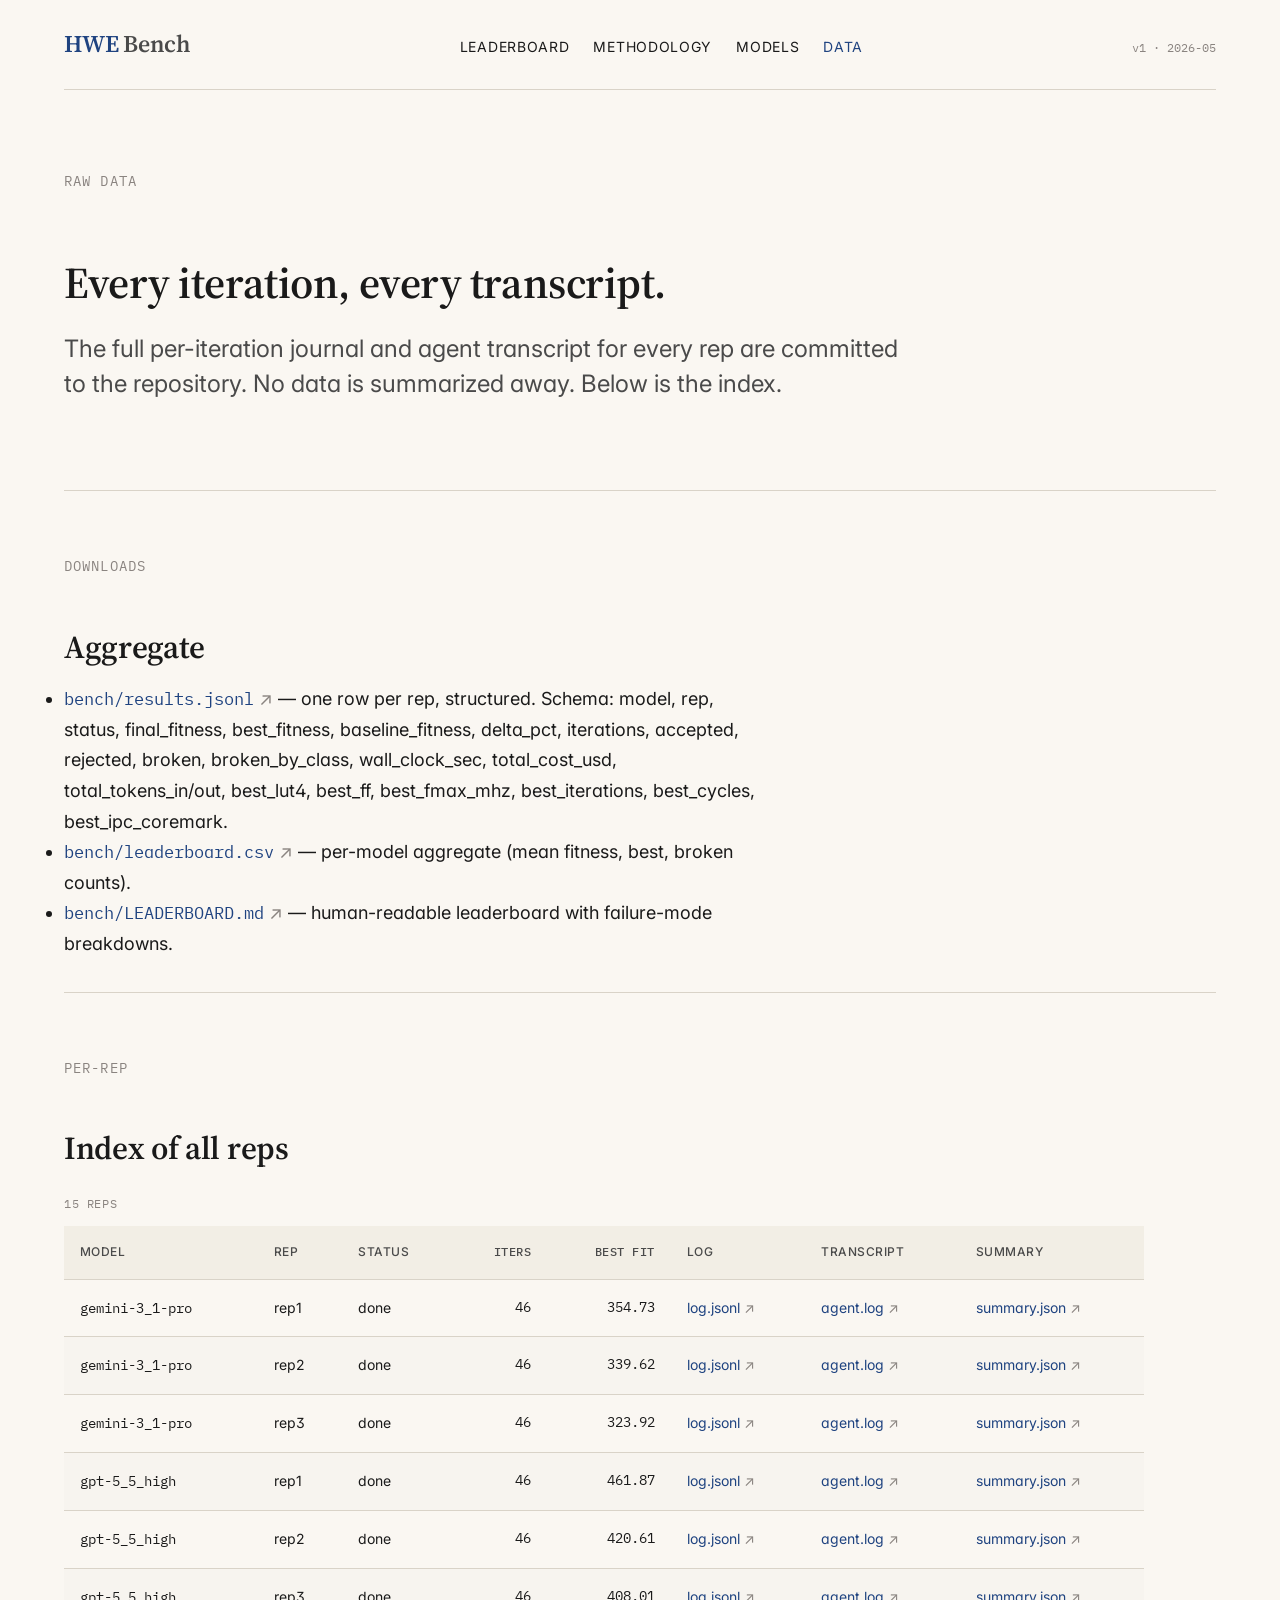
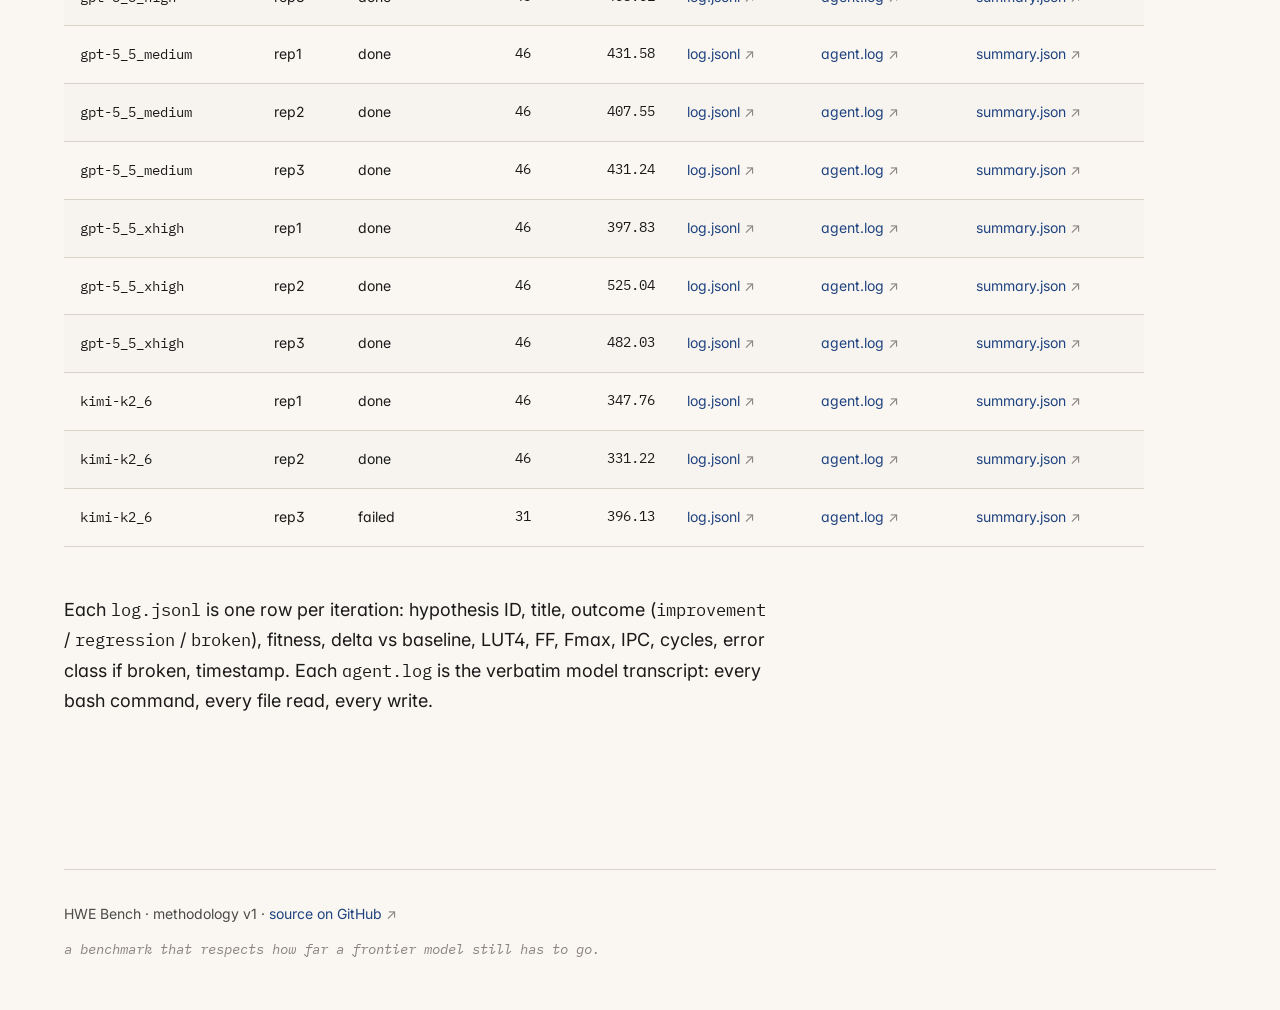
==== site/data.html @ 1ea06f5e "HWE Bench — public site (GitHub Pages) A static research site for HWE Bench, the LLM hardware-develo" ====
<!doctype html>
<html lang="en">
<head>
<meta charset="utf-8">
<meta name="viewport" content="width=device-width, initial-scale=1">
<title>HWE Bench — Data</title>
<meta name="description" content="HWE Bench is an unbounded benchmark for LLM-generated RISC-V CPU designs, measured by Fmax × IPC on a real FPGA under formal-verification correctness gates.">
<link rel="stylesheet" href="https://fonts.googleapis.com/css2?family=Source+Serif+4:opsz,wght@8..60,400;8..60,600&family=Inter:wght@400;500;600&family=IBM+Plex+Mono:ital,wght@0,400;0,500;1,400&display=swap">
<link rel="stylesheet" href="css/style.css">
<link rel="stylesheet" href="css/print.css">
</head>
<body>
<div class="page">

<nav class="top">
  <a href="index.html" class="wordmark">HWE <span class="alt">Bench</span></a>
  <ul>
    <li><a href="index.html">Leaderboard</a></li>
    <li><a href="methodology.html">Methodology</a></li>
    <li><a href="models.html">Models</a></li>
    <li><a href="data.html" aria-current="page">Data</a></li>
  </ul>
  <span class="version">v1 · 2026-05</span>
</nav>

<section class="hero-block">
  <div class="hero-eyebrow">Raw data</div>
  <h1>Every iteration, every transcript.</h1>
  <p class="hero-lede">
    The full per-iteration journal and agent transcript for every rep are committed to
    the repository. No data is summarized away. Below is the index.
  </p>
</section>

<section class="section">
  <div class="eyebrow">Downloads</div>
  <h2>Aggregate</h2>
  <ul class="prose">
    <li><a href="https://github.com/FeSens/auto-arch-tournament/blob/main/bench/results.jsonl" class="ext"><code>bench/results.jsonl</code></a> — one row per rep, structured. Schema: model, rep, status, final_fitness, best_fitness, baseline_fitness, delta_pct, iterations, accepted, rejected, broken, broken_by_class, wall_clock_sec, total_cost_usd, total_tokens_in/out, best_lut4, best_ff, best_fmax_mhz, best_iterations, best_cycles, best_ipc_coremark.</li>
    <li><a href="https://github.com/FeSens/auto-arch-tournament/blob/main/bench/leaderboard.csv" class="ext"><code>bench/leaderboard.csv</code></a> — per-model aggregate (mean fitness, best, broken counts).</li>
    <li><a href="https://github.com/FeSens/auto-arch-tournament/blob/main/bench/LEADERBOARD.md" class="ext"><code>bench/LEADERBOARD.md</code></a> — human-readable leaderboard with failure-mode breakdowns.</li>
  </ul>
</section>

<section class="section">
  <div class="eyebrow">Per-rep</div>
  <h2>Index of all reps</h2>
  <div class="wide">
  <table class="bench">
    <caption>15 reps</caption>
    <thead>
      <tr>
        <th>Model</th><th>Rep</th><th>Status</th>
        <th class="num">Iters</th><th class="num">Best fit</th>
        <th>Log</th><th>Transcript</th><th>Summary</th>
      </tr>
    </thead>
    <tbody>
      <tr>
        <td><span class="model-name">gemini-3_1-pro</span></td>
        <td>rep1</td>
        <td>done</td>
        <td class="num">46</td>
        <td class="num">354.73</td>
        <td><a href="https://github.com/FeSens/auto-arch-tournament/blob/main/bench/gemini-3_1-pro/rep1/log.jsonl" class="ext">log.jsonl</a></td>
        <td><a href="https://github.com/FeSens/auto-arch-tournament/blob/main/bench/gemini-3_1-pro/rep1/agent.log" class="ext">agent.log</a></td>
        <td><a href="https://github.com/FeSens/auto-arch-tournament/blob/main/bench/gemini-3_1-pro/rep1/summary.json" class="ext">summary.json</a></td>
      </tr>
      <tr>
        <td><span class="model-name">gemini-3_1-pro</span></td>
        <td>rep2</td>
        <td>done</td>
        <td class="num">46</td>
        <td class="num">339.62</td>
        <td><a href="https://github.com/FeSens/auto-arch-tournament/blob/main/bench/gemini-3_1-pro/rep2/log.jsonl" class="ext">log.jsonl</a></td>
        <td><a href="https://github.com/FeSens/auto-arch-tournament/blob/main/bench/gemini-3_1-pro/rep2/agent.log" class="ext">agent.log</a></td>
        <td><a href="https://github.com/FeSens/auto-arch-tournament/blob/main/bench/gemini-3_1-pro/rep2/summary.json" class="ext">summary.json</a></td>
      </tr>
      <tr>
        <td><span class="model-name">gemini-3_1-pro</span></td>
        <td>rep3</td>
        <td>done</td>
        <td class="num">46</td>
        <td class="num">323.92</td>
        <td><a href="https://github.com/FeSens/auto-arch-tournament/blob/main/bench/gemini-3_1-pro/rep3/log.jsonl" class="ext">log.jsonl</a></td>
        <td><a href="https://github.com/FeSens/auto-arch-tournament/blob/main/bench/gemini-3_1-pro/rep3/agent.log" class="ext">agent.log</a></td>
        <td><a href="https://github.com/FeSens/auto-arch-tournament/blob/main/bench/gemini-3_1-pro/rep3/summary.json" class="ext">summary.json</a></td>
      </tr>
      <tr>
        <td><span class="model-name">gpt-5_5_high</span></td>
        <td>rep1</td>
        <td>done</td>
        <td class="num">46</td>
        <td class="num">461.87</td>
        <td><a href="https://github.com/FeSens/auto-arch-tournament/blob/main/bench/gpt-5_5_high/rep1/log.jsonl" class="ext">log.jsonl</a></td>
        <td><a href="https://github.com/FeSens/auto-arch-tournament/blob/main/bench/gpt-5_5_high/rep1/agent.log" class="ext">agent.log</a></td>
        <td><a href="https://github.com/FeSens/auto-arch-tournament/blob/main/bench/gpt-5_5_high/rep1/summary.json" class="ext">summary.json</a></td>
      </tr>
      <tr>
        <td><span class="model-name">gpt-5_5_high</span></td>
        <td>rep2</td>
        <td>done</td>
        <td class="num">46</td>
        <td class="num">420.61</td>
        <td><a href="https://github.com/FeSens/auto-arch-tournament/blob/main/bench/gpt-5_5_high/rep2/log.jsonl" class="ext">log.jsonl</a></td>
        <td><a href="https://github.com/FeSens/auto-arch-tournament/blob/main/bench/gpt-5_5_high/rep2/agent.log" class="ext">agent.log</a></td>
        <td><a href="https://github.com/FeSens/auto-arch-tournament/blob/main/bench/gpt-5_5_high/rep2/summary.json" class="ext">summary.json</a></td>
      </tr>
      <tr>
        <td><span class="model-name">gpt-5_5_high</span></td>
        <td>rep3</td>
        <td>done</td>
        <td class="num">46</td>
        <td class="num">408.01</td>
        <td><a href="https://github.com/FeSens/auto-arch-tournament/blob/main/bench/gpt-5_5_high/rep3/log.jsonl" class="ext">log.jsonl</a></td>
        <td><a href="https://github.com/FeSens/auto-arch-tournament/blob/main/bench/gpt-5_5_high/rep3/agent.log" class="ext">agent.log</a></td>
        <td><a href="https://github.com/FeSens/auto-arch-tournament/blob/main/bench/gpt-5_5_high/rep3/summary.json" class="ext">summary.json</a></td>
      </tr>
      <tr>
        <td><span class="model-name">gpt-5_5_medium</span></td>
        <td>rep1</td>
        <td>done</td>
        <td class="num">46</td>
        <td class="num">431.58</td>
        <td><a href="https://github.com/FeSens/auto-arch-tournament/blob/main/bench/gpt-5_5_medium/rep1/log.jsonl" class="ext">log.jsonl</a></td>
        <td><a href="https://github.com/FeSens/auto-arch-tournament/blob/main/bench/gpt-5_5_medium/rep1/agent.log" class="ext">agent.log</a></td>
        <td><a href="https://github.com/FeSens/auto-arch-tournament/blob/main/bench/gpt-5_5_medium/rep1/summary.json" class="ext">summary.json</a></td>
      </tr>
      <tr>
        <td><span class="model-name">gpt-5_5_medium</span></td>
        <td>rep2</td>
        <td>done</td>
        <td class="num">46</td>
        <td class="num">407.55</td>
        <td><a href="https://github.com/FeSens/auto-arch-tournament/blob/main/bench/gpt-5_5_medium/rep2/log.jsonl" class="ext">log.jsonl</a></td>
        <td><a href="https://github.com/FeSens/auto-arch-tournament/blob/main/bench/gpt-5_5_medium/rep2/agent.log" class="ext">agent.log</a></td>
        <td><a href="https://github.com/FeSens/auto-arch-tournament/blob/main/bench/gpt-5_5_medium/rep2/summary.json" class="ext">summary.json</a></td>
      </tr>
      <tr>
        <td><span class="model-name">gpt-5_5_medium</span></td>
        <td>rep3</td>
        <td>done</td>
        <td class="num">46</td>
        <td class="num">431.24</td>
        <td><a href="https://github.com/FeSens/auto-arch-tournament/blob/main/bench/gpt-5_5_medium/rep3/log.jsonl" class="ext">log.jsonl</a></td>
        <td><a href="https://github.com/FeSens/auto-arch-tournament/blob/main/bench/gpt-5_5_medium/rep3/agent.log" class="ext">agent.log</a></td>
        <td><a href="https://github.com/FeSens/auto-arch-tournament/blob/main/bench/gpt-5_5_medium/rep3/summary.json" class="ext">summary.json</a></td>
      </tr>
      <tr>
        <td><span class="model-name">gpt-5_5_xhigh</span></td>
        <td>rep1</td>
        <td>done</td>
        <td class="num">46</td>
        <td class="num">397.83</td>
        <td><a href="https://github.com/FeSens/auto-arch-tournament/blob/main/bench/gpt-5_5_xhigh/rep1/log.jsonl" class="ext">log.jsonl</a></td>
        <td><a href="https://github.com/FeSens/auto-arch-tournament/blob/main/bench/gpt-5_5_xhigh/rep1/agent.log" class="ext">agent.log</a></td>
        <td><a href="https://github.com/FeSens/auto-arch-tournament/blob/main/bench/gpt-5_5_xhigh/rep1/summary.json" class="ext">summary.json</a></td>
      </tr>
      <tr>
        <td><span class="model-name">gpt-5_5_xhigh</span></td>
        <td>rep2</td>
        <td>done</td>
        <td class="num">46</td>
        <td class="num">525.04</td>
        <td><a href="https://github.com/FeSens/auto-arch-tournament/blob/main/bench/gpt-5_5_xhigh/rep2/log.jsonl" class="ext">log.jsonl</a></td>
        <td><a href="https://github.com/FeSens/auto-arch-tournament/blob/main/bench/gpt-5_5_xhigh/rep2/agent.log" class="ext">agent.log</a></td>
        <td><a href="https://github.com/FeSens/auto-arch-tournament/blob/main/bench/gpt-5_5_xhigh/rep2/summary.json" class="ext">summary.json</a></td>
      </tr>
      <tr>
        <td><span class="model-name">gpt-5_5_xhigh</span></td>
        <td>rep3</td>
        <td>done</td>
        <td class="num">46</td>
        <td class="num">482.03</td>
        <td><a href="https://github.com/FeSens/auto-arch-tournament/blob/main/bench/gpt-5_5_xhigh/rep3/log.jsonl" class="ext">log.jsonl</a></td>
        <td><a href="https://github.com/FeSens/auto-arch-tournament/blob/main/bench/gpt-5_5_xhigh/rep3/agent.log" class="ext">agent.log</a></td>
        <td><a href="https://github.com/FeSens/auto-arch-tournament/blob/main/bench/gpt-5_5_xhigh/rep3/summary.json" class="ext">summary.json</a></td>
      </tr>
      <tr>
        <td><span class="model-name">kimi-k2_6</span></td>
        <td>rep1</td>
        <td>done</td>
        <td class="num">46</td>
        <td class="num">347.76</td>
        <td><a href="https://github.com/FeSens/auto-arch-tournament/blob/main/bench/kimi-k2_6/rep1/log.jsonl" class="ext">log.jsonl</a></td>
        <td><a href="https://github.com/FeSens/auto-arch-tournament/blob/main/bench/kimi-k2_6/rep1/agent.log" class="ext">agent.log</a></td>
        <td><a href="https://github.com/FeSens/auto-arch-tournament/blob/main/bench/kimi-k2_6/rep1/summary.json" class="ext">summary.json</a></td>
      </tr>
      <tr>
        <td><span class="model-name">kimi-k2_6</span></td>
        <td>rep2</td>
        <td>done</td>
        <td class="num">46</td>
        <td class="num">331.22</td>
        <td><a href="https://github.com/FeSens/auto-arch-tournament/blob/main/bench/kimi-k2_6/rep2/log.jsonl" class="ext">log.jsonl</a></td>
        <td><a href="https://github.com/FeSens/auto-arch-tournament/blob/main/bench/kimi-k2_6/rep2/agent.log" class="ext">agent.log</a></td>
        <td><a href="https://github.com/FeSens/auto-arch-tournament/blob/main/bench/kimi-k2_6/rep2/summary.json" class="ext">summary.json</a></td>
      </tr>
      <tr>
        <td><span class="model-name">kimi-k2_6</span></td>
        <td>rep3</td>
        <td>failed</td>
        <td class="num">31</td>
        <td class="num">396.13</td>
        <td><a href="https://github.com/FeSens/auto-arch-tournament/blob/main/bench/kimi-k2_6/rep3/log.jsonl" class="ext">log.jsonl</a></td>
        <td><a href="https://github.com/FeSens/auto-arch-tournament/blob/main/bench/kimi-k2_6/rep3/agent.log" class="ext">agent.log</a></td>
        <td><a href="https://github.com/FeSens/auto-arch-tournament/blob/main/bench/kimi-k2_6/rep3/summary.json" class="ext">summary.json</a></td>
      </tr>
    </tbody>
  </table>
  </div>
  <p class="prose">
    Each <code>log.jsonl</code> is one row per iteration: hypothesis ID, title, outcome
    (<code>improvement</code> / <code>regression</code> / <code>broken</code>), fitness,
    delta vs baseline, LUT4, FF, Fmax, IPC, cycles, error class if broken, timestamp.
    Each <code>agent.log</code> is the verbatim model transcript: every bash command,
    every file read, every write.
  </p>
</section>

<footer class="bot">
  <div>HWE Bench · methodology v1 · <a href="https://github.com/FeSens/auto-arch-tournament" class="ext">source on GitHub</a></div>
  <div class="manifesto">a benchmark that respects how far a frontier model still has to go.</div>
</footer>

</div>
</body>
</html>
---- site/css/style.css ----
/* HWE Bench — global styles
 * Read STYLE.md (.design/branding/hwe-bench/patterns/STYLE.md) before editing.
 */

@import url('tokens.css');
@import url('reset.css');

/* ── base ─────────────────────────────────────────────────────── */

html { font-size: 16px; }

body {
  background: var(--bg);
  color: var(--ink);
  font-family: var(--font-body);
  font-size: var(--text-lg);
  line-height: var(--lh-lg);
  font-feature-settings: "ss01", "cv11";  /* Inter tabular figures */
  text-rendering: optimizeLegibility;
}

/* ── headings ──────────────────────────────────────────────────── */

h1, h2, h3, h4 {
  font-family: var(--font-display);
  font-weight: 600;
  color: var(--ink);
  letter-spacing: -0.01em;
}

h1 {
  font-size: var(--text-3xl);
  line-height: var(--lh-3xl);
  margin-top: var(--s-16);
  margin-bottom: var(--s-6);
}
h1.hero {
  font-size: var(--text-hero);
  line-height: var(--lh-hero);
  margin-top: var(--s-20);
  margin-bottom: var(--s-8);
  letter-spacing: -0.02em;
}
h2 {
  font-size: var(--text-2xl);
  line-height: var(--lh-2xl);
  margin-top: var(--s-12);
  margin-bottom: var(--s-4);
}
h3 {
  font-size: var(--text-xl);
  line-height: var(--lh-xl);
  margin-top: var(--s-8);
  margin-bottom: var(--s-3);
}

/* ── prose ─────────────────────────────────────────────────────── */

p { margin: var(--s-6) 0; }
p + p { margin-top: var(--s-4); }

strong { font-weight: 600; }
em { font-style: italic; }

/* mono in prose: numbers, identifiers */
code, kbd, samp, .mono {
  font-family: var(--font-mono);
  font-size: 0.92em;
}

pre {
  background: var(--bg-sunk);
  padding: var(--s-4) var(--s-6);
  margin: var(--s-6) 0;
  font-family: var(--font-mono);
  font-size: var(--text-base);
  line-height: var(--lh-sm);
  overflow-x: auto;
}
pre code { font-size: inherit; }

/* ── links ─────────────────────────────────────────────────────── */

a { color: var(--accent); transition: text-underline-offset 0.1s ease; }
a:hover, a:focus-visible { text-decoration: underline; text-underline-offset: 2px; }
a:focus-visible { outline: 2px solid var(--accent); outline-offset: 2px; }
a.ext::after { content: " ↗"; color: var(--ink-muted); }

/* ── layout: page wrapper, nav, footer ─────────────────────────── */

.page {
  max-width: var(--w-page);
  margin: 0 auto;
  padding: 0 var(--s-6);
}

nav.top {
  display: flex;
  align-items: baseline;
  justify-content: space-between;
  padding: var(--s-6) 0;
  border-bottom: var(--rule-w) solid var(--rule);
  flex-wrap: wrap;
  gap: var(--s-4);
}
nav.top .wordmark {
  font-family: var(--font-display);
  font-weight: 600;
  font-size: var(--text-xl);
  letter-spacing: -0.01em;
}
nav.top .wordmark .alt { color: var(--ink-soft); font-weight: 600; }
nav.top ul {
  display: flex;
  list-style: none;
  gap: var(--s-6);
  font-size: var(--text-sm);
  text-transform: uppercase;
  letter-spacing: 0.05em;
  margin: 0;
}
nav.top ul a { color: var(--ink); }
nav.top ul a[aria-current="page"] { color: var(--accent); }
nav.top .version {
  font-family: var(--font-mono);
  font-size: var(--text-xs);
  color: var(--ink-muted);
  letter-spacing: 0;
  text-transform: none;
}

footer.bot {
  margin-top: var(--s-24);
  padding: var(--s-8) 0 var(--s-12);
  border-top: var(--rule-w) solid var(--rule);
  color: var(--ink-soft);
  font-size: var(--text-sm);
}
footer.bot .manifesto {
  font-family: var(--font-mono);
  font-style: italic;
  color: var(--ink-muted);
  margin-top: var(--s-3);
  font-size: var(--text-sm);
}

/* ── content widths ────────────────────────────────────────────── */

.prose { max-width: var(--w-prose); }
.wide  { max-width: var(--w-wide); }

/* ── hero ──────────────────────────────────────────────────────── */

.hero-block {
  padding: var(--s-20) 0 var(--s-16);
  max-width: var(--w-wide);
}
.hero-eyebrow {
  font-family: var(--font-mono);
  font-size: var(--text-sm);
  color: var(--ink-muted);
  text-transform: uppercase;
  letter-spacing: 0.08em;
  margin-bottom: var(--s-3);
}
.hero-block h1.hero { margin-top: 0; }
.hero-lede {
  font-size: var(--text-xl);
  line-height: 1.45;
  color: var(--ink-soft);
  max-width: 56ch;
  margin-top: var(--s-6);
}
.hero-thesis {
  margin-top: var(--s-12);
  padding-left: var(--s-6);
  border-left: 3px solid var(--accent);
  font-family: var(--font-mono);
  font-size: var(--text-base);
  color: var(--ink);
  max-width: 60ch;
}
.hero-thesis .label {
  display: block;
  font-size: var(--text-xs);
  color: var(--ink-muted);
  text-transform: uppercase;
  letter-spacing: 0.08em;
  margin-bottom: var(--s-2);
}

/* ── section dividers ──────────────────────────────────────────── */

section.section {
  padding-top: var(--s-16);
  padding-bottom: var(--s-8);
  border-top: var(--rule-w) solid var(--rule);
}
section.section:first-of-type { border-top: none; }
section.section .eyebrow {
  font-family: var(--font-mono);
  font-size: var(--text-sm);
  color: var(--ink-muted);
  text-transform: uppercase;
  letter-spacing: 0.08em;
  margin-bottom: var(--s-2);
}

/* ── tables ────────────────────────────────────────────────────── */

table.bench {
  width: 100%;
  margin: var(--s-6) 0 var(--s-12);
  font-size: var(--text-sm);
  font-family: var(--font-body);
}
table.bench thead {
  background: var(--bg-sunk);
  border-bottom: var(--rule-w) solid var(--rule);
}
table.bench th {
  text-align: left;
  font-weight: 500;
  text-transform: uppercase;
  letter-spacing: 0.04em;
  font-size: var(--text-xs);
  color: var(--ink-soft);
  padding: var(--s-4) var(--s-4);
  white-space: nowrap;
}
table.bench th.num, table.bench td.num {
  text-align: right;
  font-family: var(--font-mono);
  font-variant-numeric: tabular-nums;
}
table.bench td {
  padding: var(--s-4) var(--s-4);
  border-bottom: var(--rule-w) solid var(--rule);
  vertical-align: top;
}
table.bench tbody tr:nth-child(even) td { background: rgba(0,0,0,0.012); }
table.bench tbody tr:hover td { background: var(--accent-soft); }

table.bench .model-name { font-family: var(--font-mono); color: var(--ink); }

/* outcome tinting (left-edge accent) */
table.bench tr.outcome-improvement td:first-child { box-shadow: inset 2px 0 var(--success); }
table.bench tr.outcome-broken td:first-child       { box-shadow: inset 2px 0 var(--warning); }

table.bench caption {
  caption-side: top;
  text-align: left;
  font-family: var(--font-mono);
  font-size: var(--text-xs);
  color: var(--ink-muted);
  letter-spacing: 0.05em;
  text-transform: uppercase;
  margin-bottom: var(--s-3);
}

/* ── definition list (methodology gates etc.) ──────────────────── */

dl.defs { margin: var(--s-8) 0; }
dl.defs dt {
  font-family: var(--font-mono);
  font-weight: 500;
  color: var(--ink);
  margin-top: var(--s-6);
  font-size: var(--text-base);
}
dl.defs dd {
  margin: var(--s-2) 0 0 var(--s-6);
  color: var(--ink-soft);
  font-size: var(--text-base);
  line-height: var(--lh-base);
  max-width: var(--w-prose);
}

/* ── stat row (rank cards / big numbers) ───────────────────────── */

.stats {
  display: grid;
  grid-template-columns: repeat(auto-fit, minmax(180px, 1fr));
  gap: var(--s-6);
  margin: var(--s-8) 0;
}
.stat {
  padding: var(--s-5) 0;
  border-top: var(--rule-w) solid var(--rule);
}
.stat .label {
  font-size: var(--text-xs);
  color: var(--ink-muted);
  text-transform: uppercase;
  letter-spacing: 0.08em;
  margin-bottom: var(--s-2);
}
.stat .value {
  font-family: var(--font-mono);
  font-size: var(--text-2xl);
  color: var(--ink);
  line-height: 1.1;
  font-variant-numeric: tabular-nums;
}
.stat .sub {
  font-family: var(--font-body);
  font-size: var(--text-sm);
  color: var(--ink-soft);
  margin-top: var(--s-2);
}

/* ── responsive ────────────────────────────────────────────────── */

@media (max-width: 720px) {
  body { font-size: var(--text-base); }
  h1.hero { font-size: 2.5rem; }
  h1 { font-size: 2rem; }
  h2 { font-size: 1.5rem; }
  nav.top { flex-direction: column; align-items: flex-start; }
  nav.top ul { gap: var(--s-4); flex-wrap: wrap; }
  table.bench { font-size: var(--text-xs); }
  table.bench th, table.bench td { padding: var(--s-3) var(--s-2); }
  .hero-block { padding: var(--s-12) 0 var(--s-8); }
}
---- site/css/print.css ----
/* HWE Bench — print stylesheet
 * Goal: any page prints cleanly to a PDF a reviewer could read offline.
 */

@media print {
  :root {
    --bg: #ffffff;
    --bg-sunk: #f4f1ec;
    --ink: #000000;
  }
  html { font-size: 11pt; }
  body { font-size: 11pt; line-height: 1.5; }

  nav.top, footer.bot .manifesto { display: none; }

  /* Print header in lieu of nav */
  body::before {
    content: "HWE Bench · RISC-V CPU design benchmark";
    display: block;
    font-family: var(--font-display);
    font-weight: 600;
    font-size: 12pt;
    border-bottom: 1px solid #000;
    margin-bottom: 18pt;
    padding-bottom: 6pt;
  }

  /* No hovers, no underlines on links in print */
  a, a:hover { color: #000 !important; text-decoration: none; }
  a[href^="http"]::after {
    content: " (" attr(href) ")";
    font-size: 0.85em;
    color: #555;
  }

  /* Tables print as legible black-on-white */
  table.bench thead { background: #eee; }
  table.bench tbody tr:nth-child(even) td { background: #f8f8f8; }
  table.bench tbody tr:hover td { background: transparent; }
  table.bench tr.outcome-improvement td:first-child,
  table.bench tr.outcome-broken td:first-child { box-shadow: none; }

  /* Avoid breaking inside table rows or section headings */
  table, tr, h1, h2, h3 { page-break-inside: avoid; }
  h2, h3 { page-break-after: avoid; }

  /* Smaller hero in print */
  .hero-block { padding: 0 0 12pt; }
  h1.hero { font-size: 22pt; }
  .hero-lede { font-size: 13pt; }
  .hero-thesis { font-size: 10pt; border-left-color: #000; }

  /* Section dividers */
  section.section { page-break-before: auto; padding-top: 18pt; }

  /* Page margins */
  @page { margin: 18mm 16mm; }
}
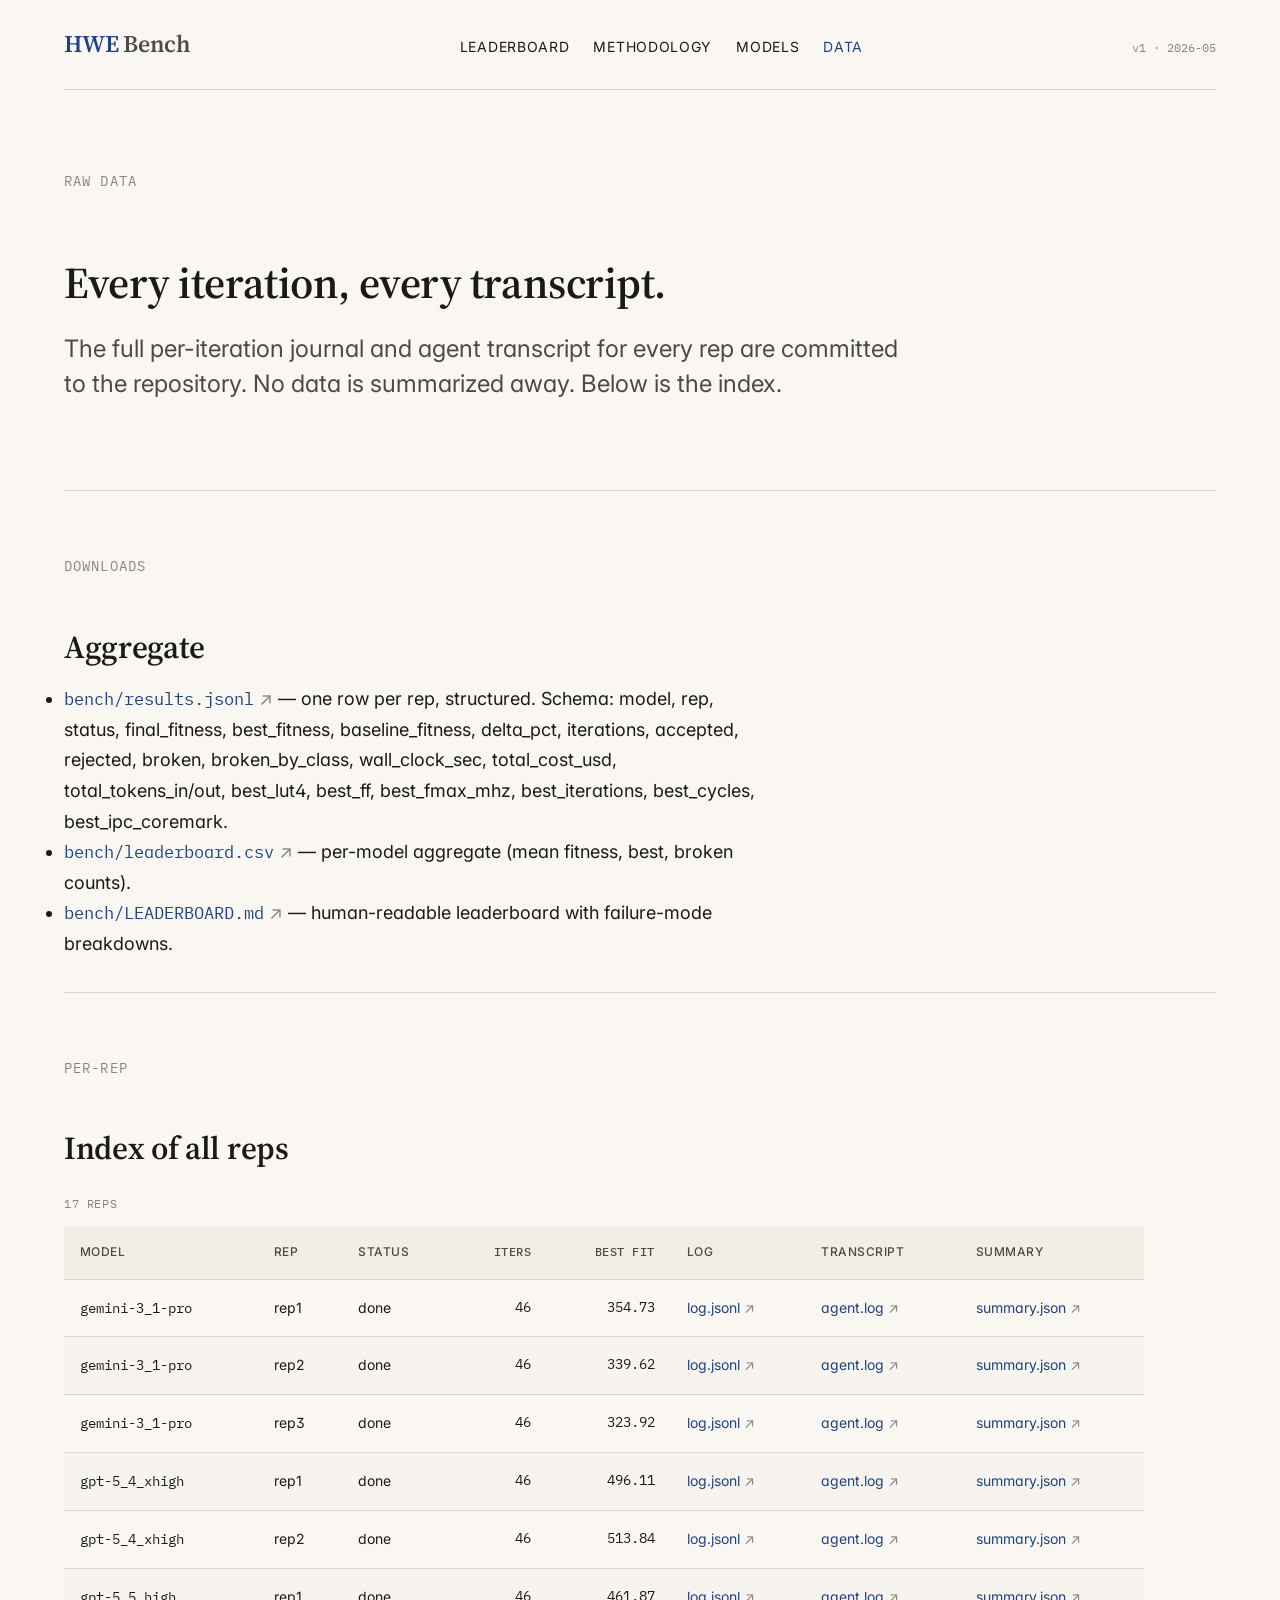
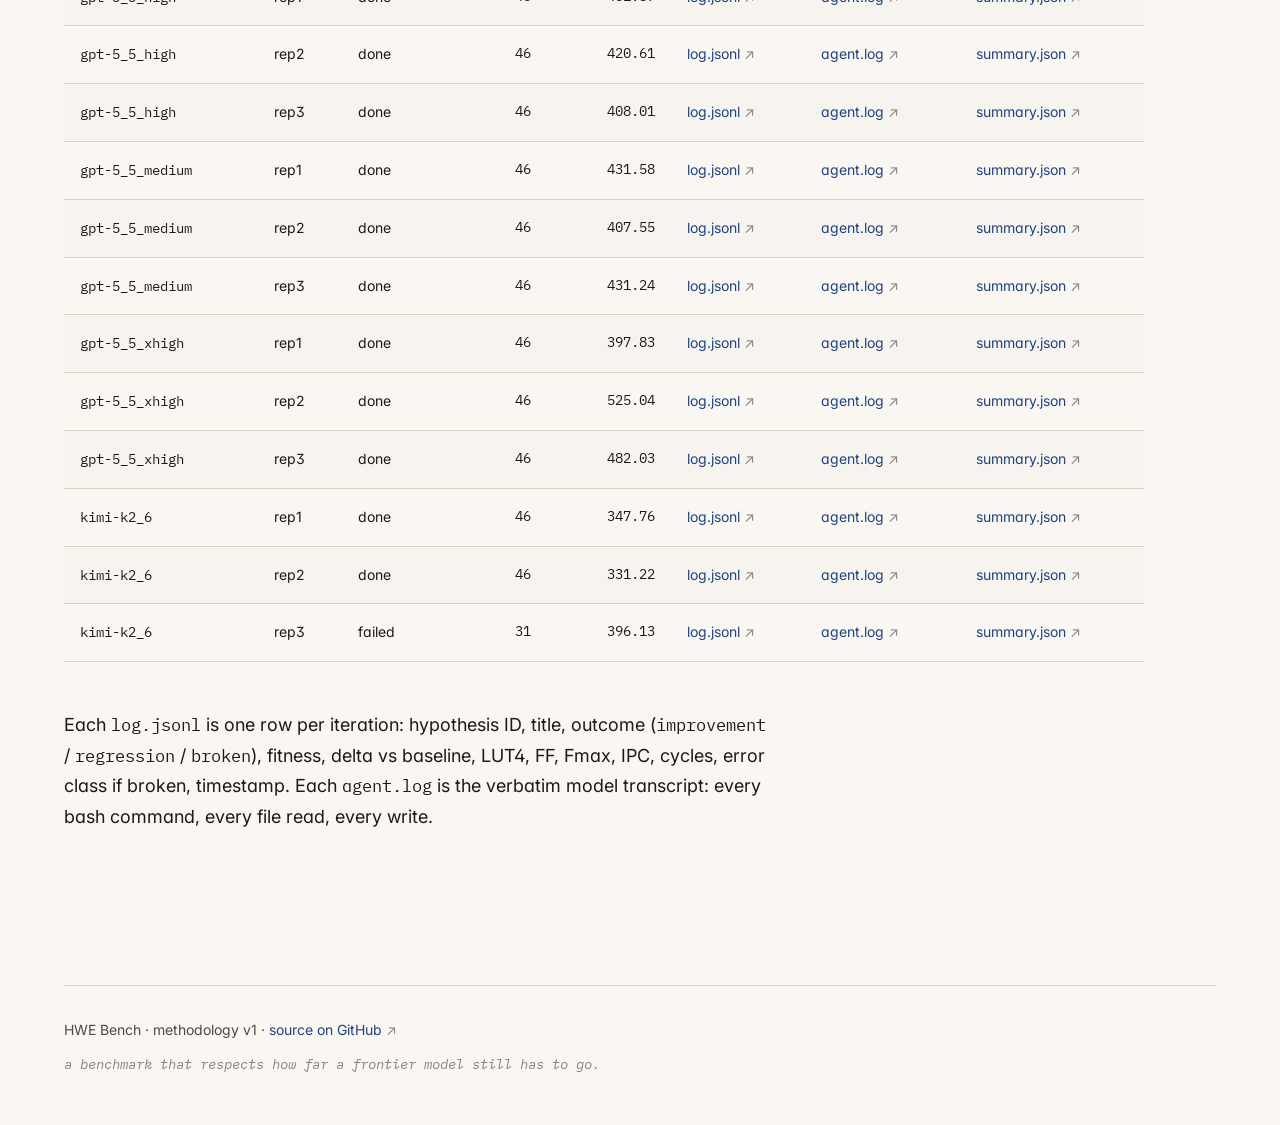
==== commit 2f84e2ad: "bench + site: gpt-5.4_xhigh reps 1+2 (in flight: rep3, mini, spark) Two new entries finalized while " ====
--- a/site/data.html
+++ b/site/data.html
@@ -47,7 +47,7 @@
   <h2>Index of all reps</h2>
   <div class="wide">
   <table class="bench">
-    <caption>15 reps</caption>
+    <caption>17 reps</caption>
     <thead>
       <tr>
         <th>Model</th><th>Rep</th><th>Status</th>
@@ -85,6 +85,26 @@
         <td><a href="https://github.com/FeSens/auto-arch-tournament/blob/main/bench/gemini-3_1-pro/rep3/log.jsonl" class="ext">log.jsonl</a></td>
         <td><a href="https://github.com/FeSens/auto-arch-tournament/blob/main/bench/gemini-3_1-pro/rep3/agent.log" class="ext">agent.log</a></td>
         <td><a href="https://github.com/FeSens/auto-arch-tournament/blob/main/bench/gemini-3_1-pro/rep3/summary.json" class="ext">summary.json</a></td>
+      </tr>
+      <tr>
+        <td><span class="model-name">gpt-5_4_xhigh</span></td>
+        <td>rep1</td>
+        <td>done</td>
+        <td class="num">46</td>
+        <td class="num">496.11</td>
+        <td><a href="https://github.com/FeSens/auto-arch-tournament/blob/main/bench/gpt-5_4_xhigh/rep1/log.jsonl" class="ext">log.jsonl</a></td>
+        <td><a href="https://github.com/FeSens/auto-arch-tournament/blob/main/bench/gpt-5_4_xhigh/rep1/agent.log" class="ext">agent.log</a></td>
+        <td><a href="https://github.com/FeSens/auto-arch-tournament/blob/main/bench/gpt-5_4_xhigh/rep1/summary.json" class="ext">summary.json</a></td>
+      </tr>
+      <tr>
+        <td><span class="model-name">gpt-5_4_xhigh</span></td>
+        <td>rep2</td>
+        <td>done</td>
+        <td class="num">46</td>
+        <td class="num">513.84</td>
+        <td><a href="https://github.com/FeSens/auto-arch-tournament/blob/main/bench/gpt-5_4_xhigh/rep2/log.jsonl" class="ext">log.jsonl</a></td>
+        <td><a href="https://github.com/FeSens/auto-arch-tournament/blob/main/bench/gpt-5_4_xhigh/rep2/agent.log" class="ext">agent.log</a></td>
+        <td><a href="https://github.com/FeSens/auto-arch-tournament/blob/main/bench/gpt-5_4_xhigh/rep2/summary.json" class="ext">summary.json</a></td>
       </tr>
       <tr>
         <td><span class="model-name">gpt-5_5_high</span></td>
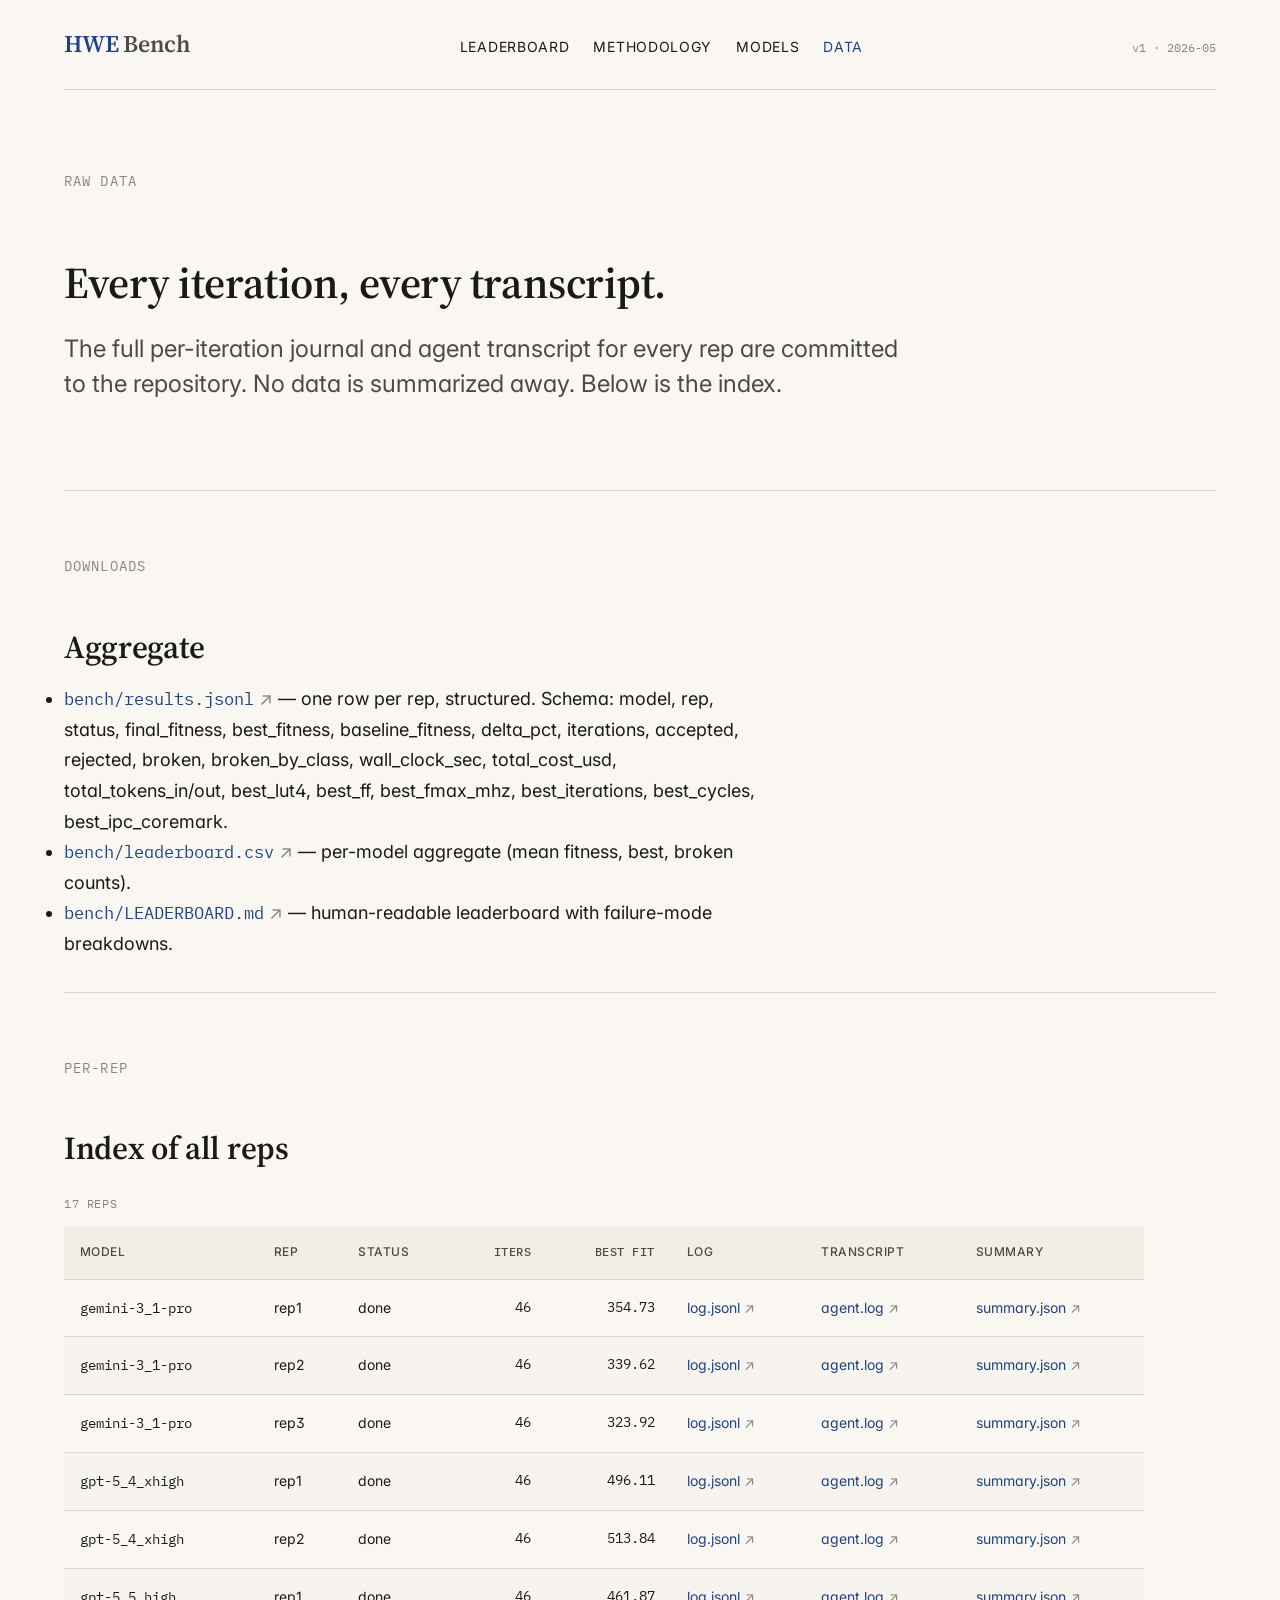
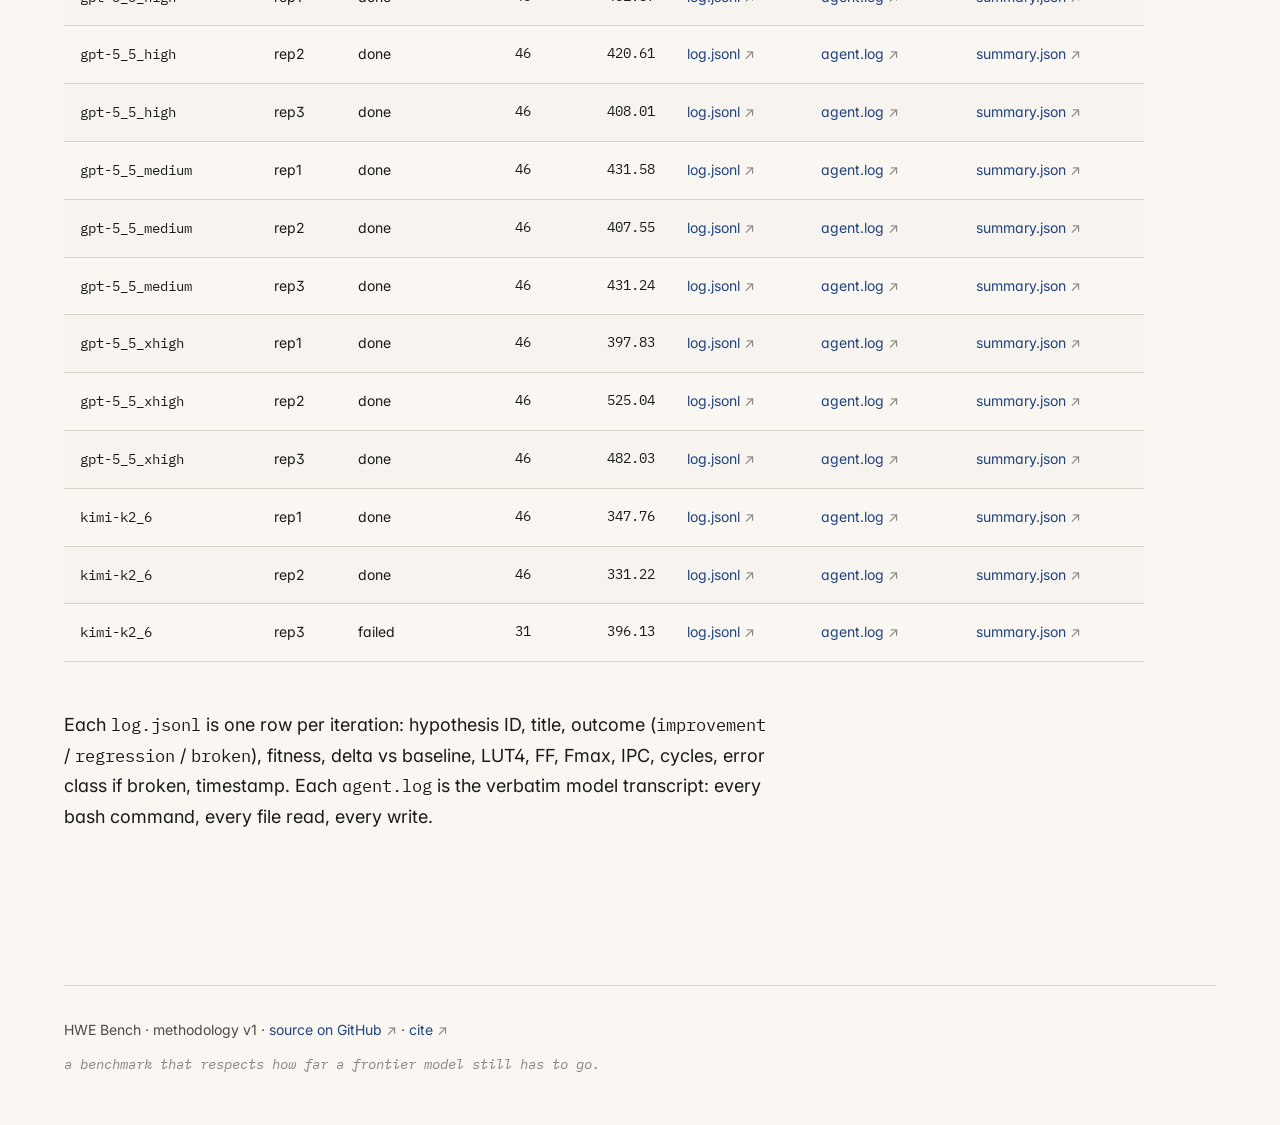
==== commit 34baca7b: "site + repo: add CITATION.cff, custom domain hwebench.com, footer cite link - CITATION.cff at the re" ====
--- a/site/data.html
+++ b/site/data.html
@@ -239,7 +239,11 @@
 </section>
 
 <footer class="bot">
-  <div>HWE Bench · methodology v1 · <a href="https://github.com/FeSens/auto-arch-tournament" class="ext">source on GitHub</a></div>
+  <div>
+    HWE Bench · methodology v1 ·
+    <a href="https://github.com/FeSens/auto-arch-tournament" class="ext">source on GitHub</a> ·
+    <a href="https://github.com/FeSens/auto-arch-tournament/blob/main/CITATION.cff" class="ext">cite</a>
+  </div>
   <div class="manifesto">a benchmark that respects how far a frontier model still has to go.</div>
 </footer>
 
--- a/site/css/style.css
+++ b/site/css/style.css
@@ -243,6 +243,21 @@
 
 table.bench .model-name { font-family: var(--font-mono); color: var(--ink); }
 
+/* human-baseline row (VexRiscv) — coloured red to flag it as the
+ * engineered reference. Sets next to model rows so the reader can
+ * read it as one entry of the same kind. */
+table.bench tr.human-baseline td,
+table.bench tr.human-baseline td .model-name { color: var(--c-human); }
+table.bench tr.human-baseline { background: rgba(184, 44, 41, 0.04); }
+table.bench tr.human-baseline td:first-child { box-shadow: inset 2px 0 var(--c-human); }
+
+/* baseline V0 — fitness anchor, muted so it reads as a reference, not
+ * a competitor. Ink-muted text on a slightly-warmer surface. */
+table.bench tr.baseline-row td,
+table.bench tr.baseline-row td .model-name { color: var(--ink-muted); font-style: italic; }
+table.bench tr.baseline-row { background: rgba(0, 0, 0, 0.025); }
+table.bench tr.baseline-row td:first-child { box-shadow: inset 2px 0 var(--ink-muted); }
+
 /* outcome tinting (left-edge accent) */
 table.bench tr.outcome-improvement td:first-child { box-shadow: inset 2px 0 var(--success); }
 table.bench tr.outcome-broken td:first-child       { box-shadow: inset 2px 0 var(--warning); }
@@ -308,6 +323,38 @@
   color: var(--ink-soft);
   margin-top: var(--s-2);
 }
+
+/* ── charts ────────────────────────────────────────────────────── */
+
+figure.chart {
+  margin: var(--s-6) 0 var(--s-12);
+  max-width: var(--w-wide);
+}
+figure.chart svg {
+  width: 100%;
+  height: auto;
+  display: block;
+}
+figure.chart figcaption {
+  font-family: var(--font-mono);
+  font-size: var(--text-xs);
+  color: var(--ink-muted);
+  text-transform: uppercase;
+  letter-spacing: 0.05em;
+  margin-top: var(--s-3);
+}
+.chart text {
+  font-family: var(--font-body);
+  font-size: 11px;
+  fill: var(--ink-soft);
+}
+.chart .axis-line { stroke: var(--rule); stroke-width: 1; }
+.chart .grid       { stroke: var(--rule); stroke-width: 0.5; stroke-dasharray: 2 3; }
+.chart .baseline   { stroke: var(--ink-muted); stroke-width: 1; stroke-dasharray: 4 3; }
+.chart .axis-label { font-size: 12px; fill: var(--ink); }
+.chart .tick       { font-family: var(--font-mono); font-size: 10px; fill: var(--ink-muted); }
+.chart .point      { stroke: var(--bg); stroke-width: 2; }
+.chart .label      { font-family: var(--font-mono); font-size: 11px; font-weight: 500; }
 
 /* ── responsive ────────────────────────────────────────────────── */
 
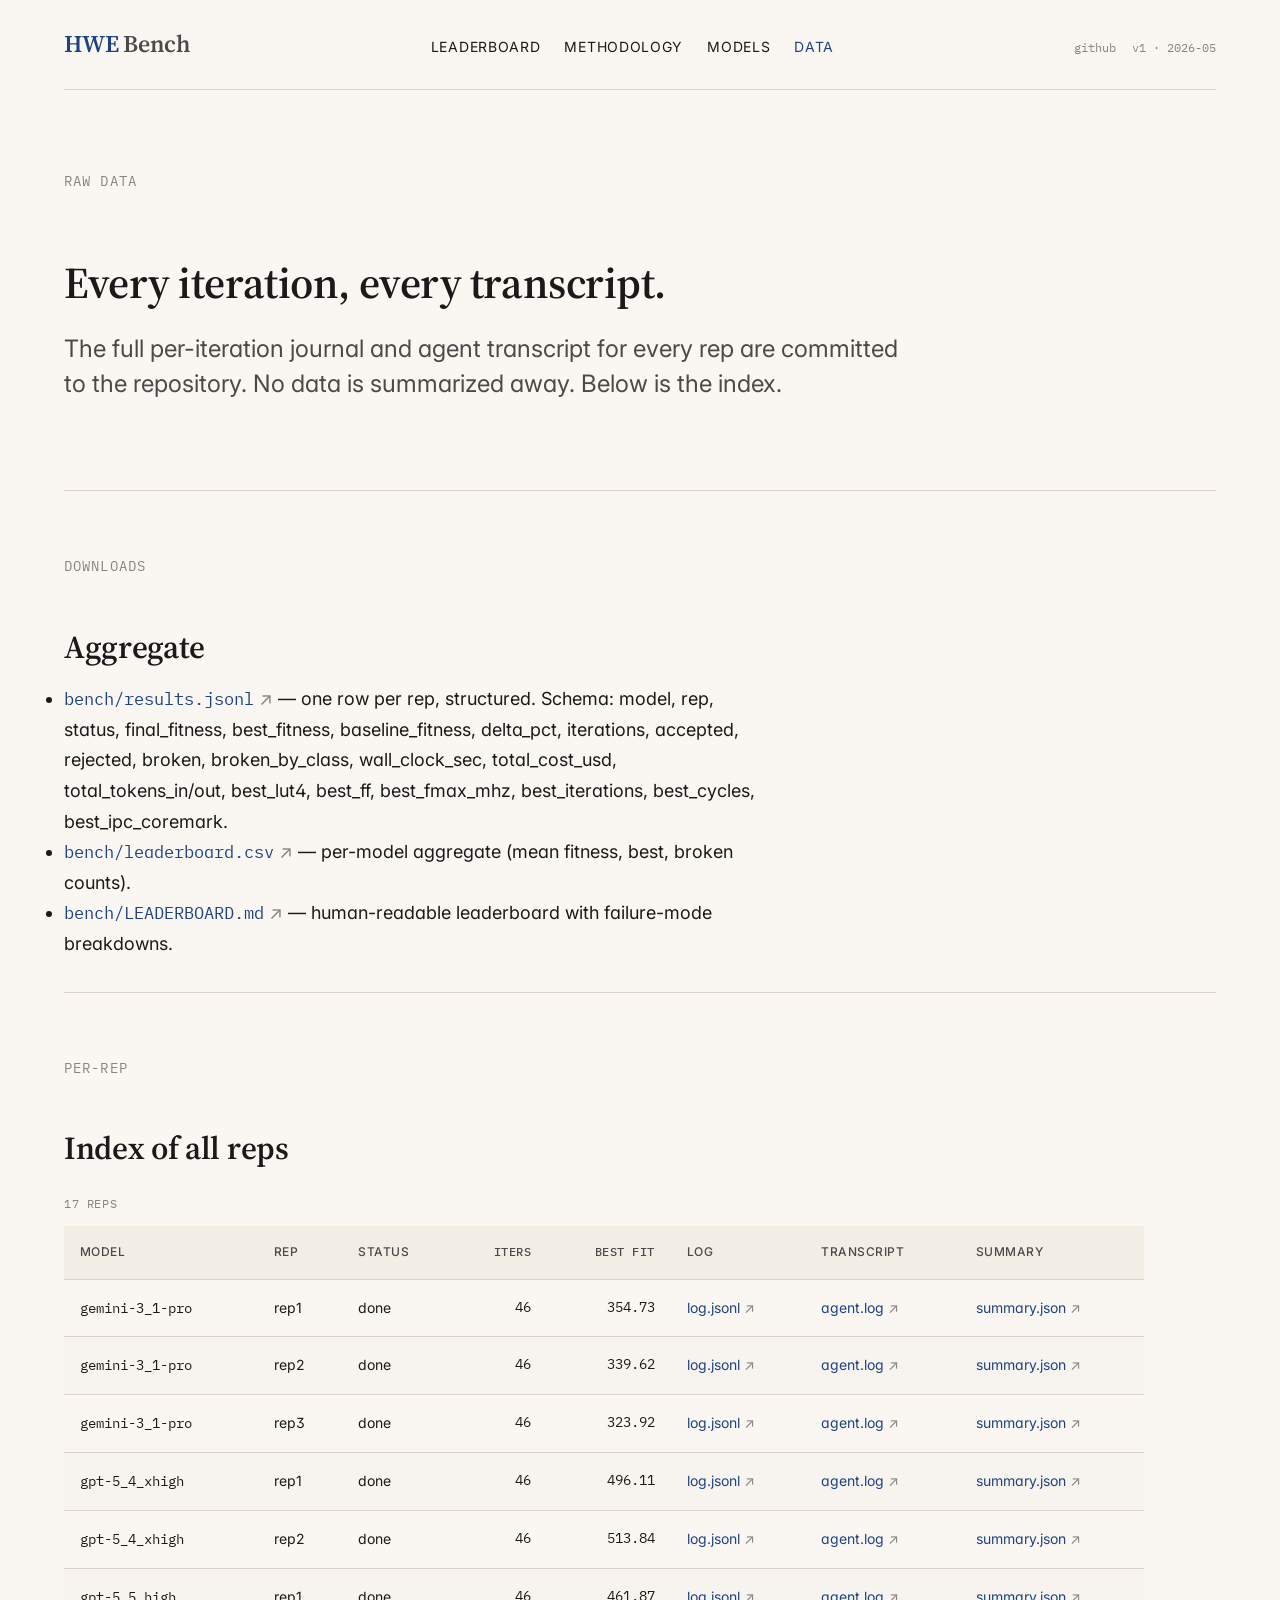
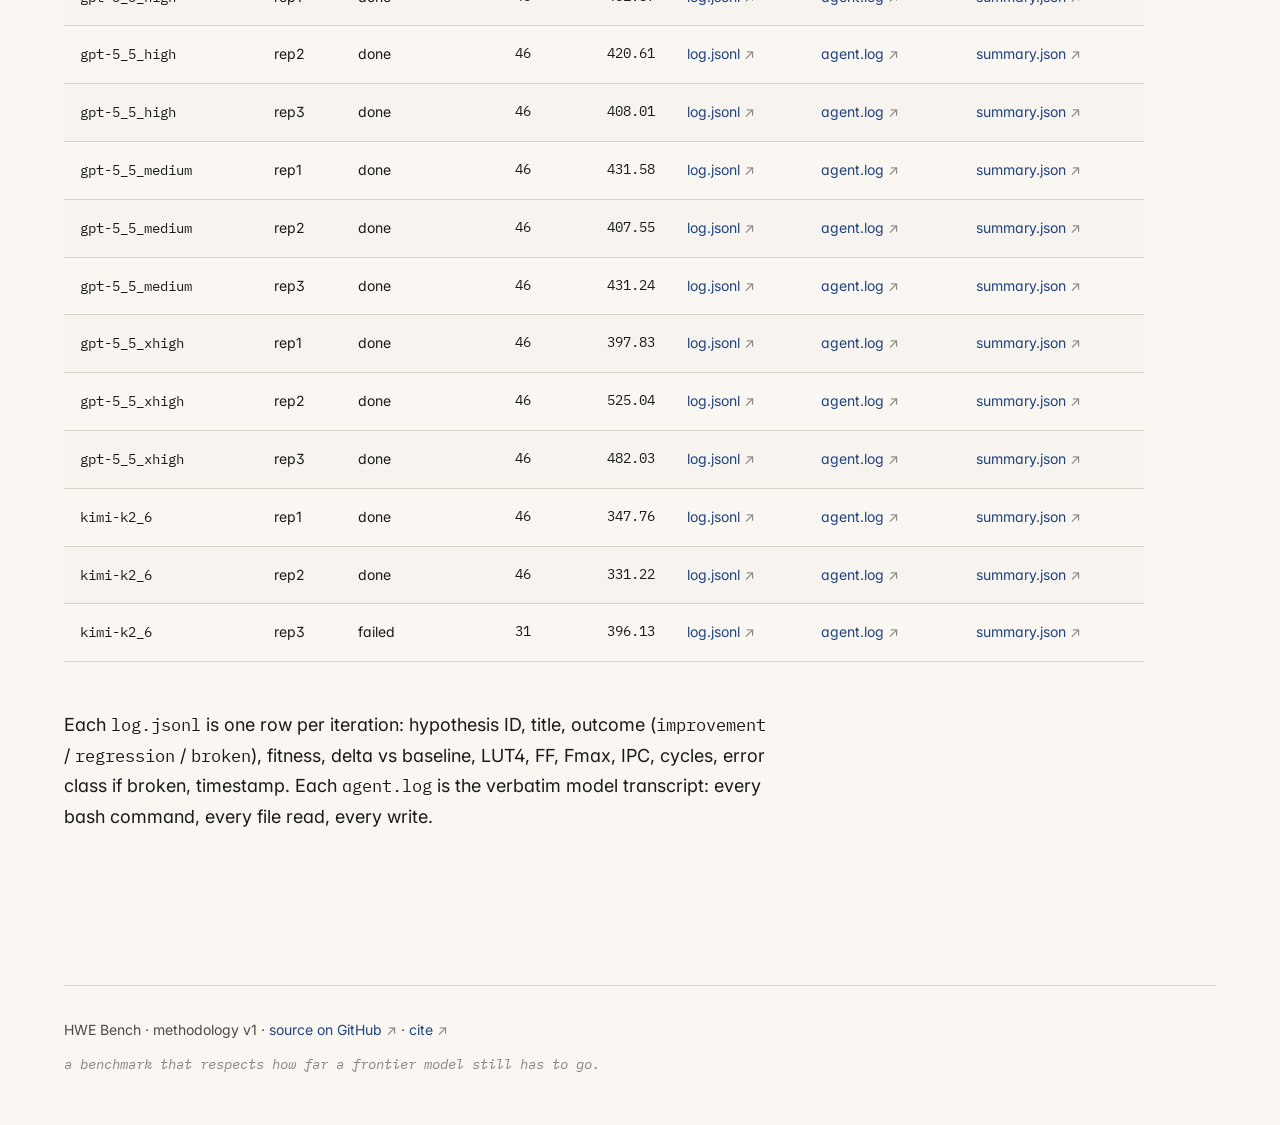
==== commit 4dce15e6: "site: top-nav github link next to version stamp Subtle mono-typed 'github' link on the right side of" ====
--- a/site/data.html
+++ b/site/data.html
@@ -20,7 +20,10 @@
     <li><a href="models.html">Models</a></li>
     <li><a href="data.html" aria-current="page">Data</a></li>
   </ul>
-  <span class="version">v1 · 2026-05</span>
+  <div class="meta">
+    <a href="https://github.com/FeSens/auto-arch-tournament" class="repo" aria-label="HWE Bench source on GitHub">github</a>
+    <span class="version">v1 · 2026-05</span>
+  </div>
 </nav>
 
 <section class="hero-block">
--- a/site/css/style.css
+++ b/site/css/style.css
@@ -127,6 +127,23 @@
   color: var(--ink-muted);
   letter-spacing: 0;
   text-transform: none;
+}
+nav.top .meta {
+  display: flex;
+  align-items: baseline;
+  gap: var(--s-4);
+}
+nav.top .repo {
+  font-family: var(--font-mono);
+  font-size: var(--text-xs);
+  color: var(--ink-muted);
+  letter-spacing: 0;
+  text-transform: none;
+}
+nav.top .repo:hover, nav.top .repo:focus-visible {
+  color: var(--ink);
+  text-decoration: underline;
+  text-underline-offset: 2px;
 }
 
 footer.bot {
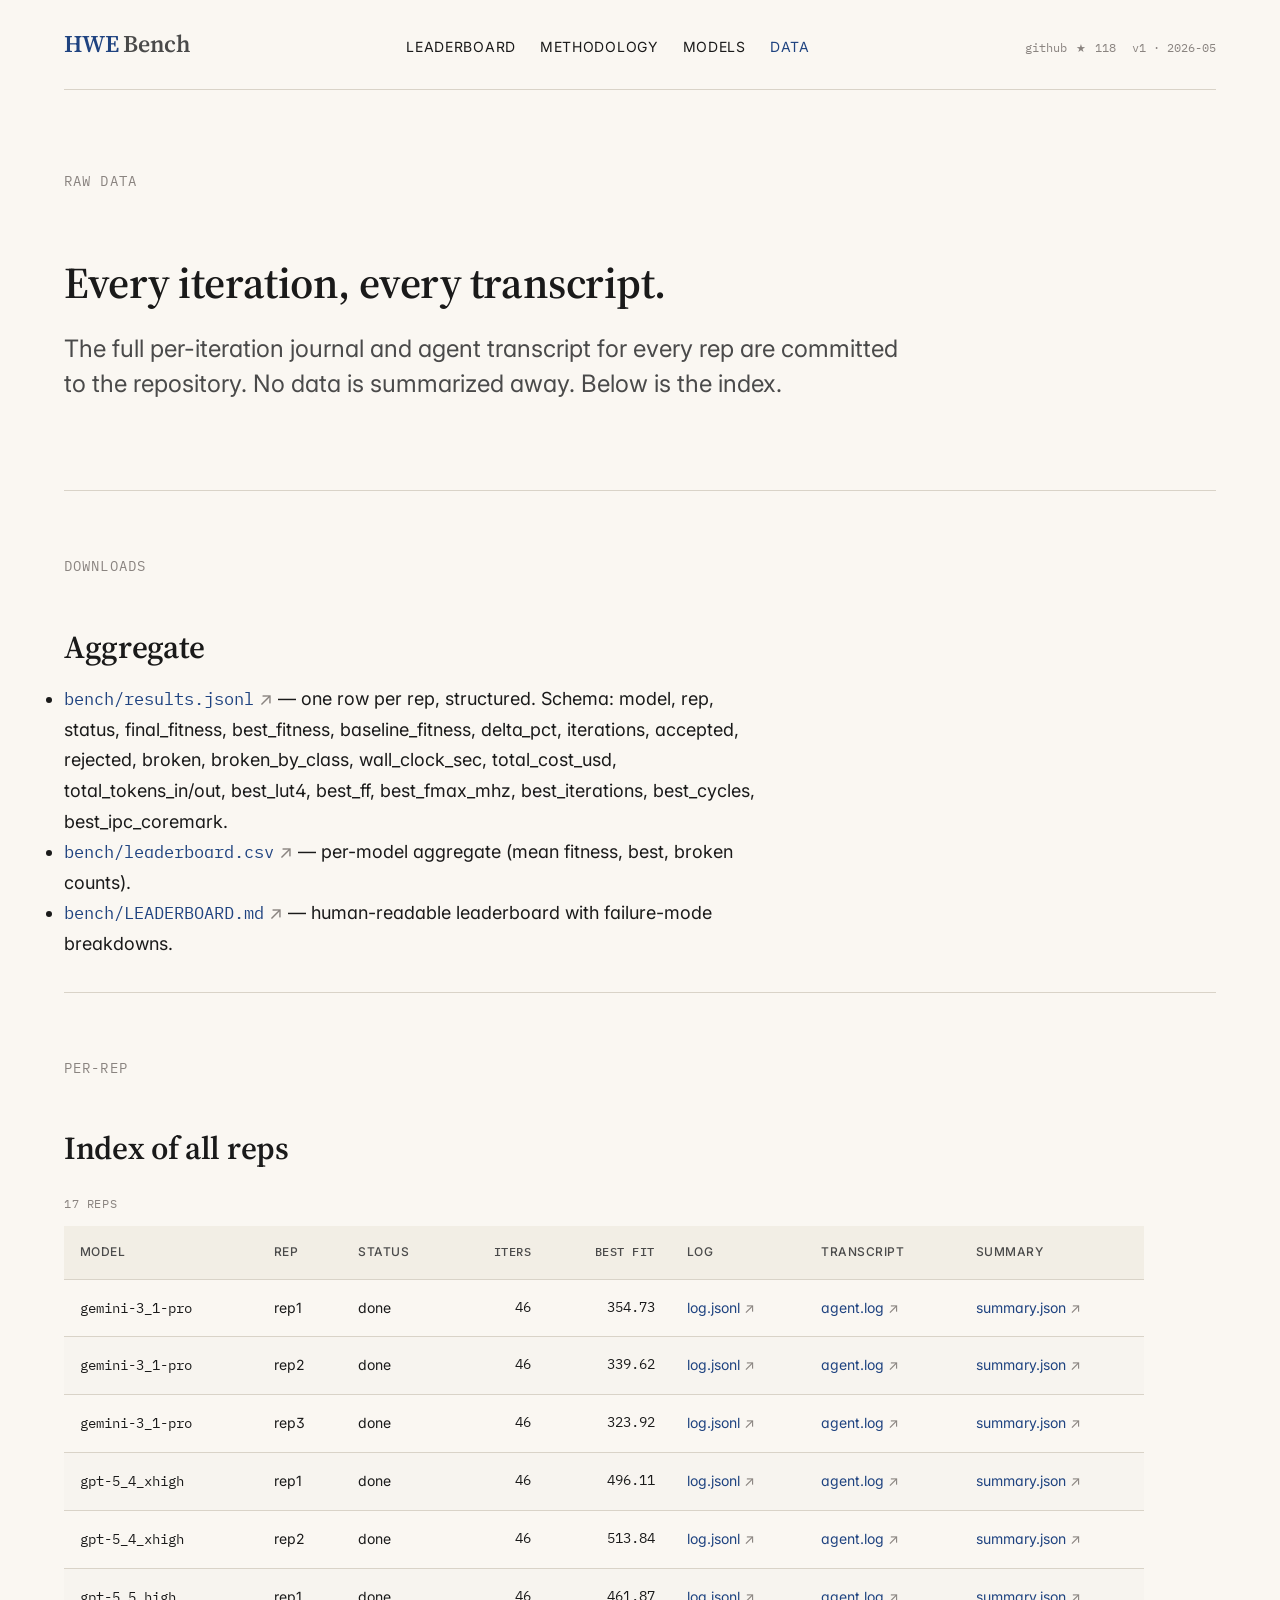
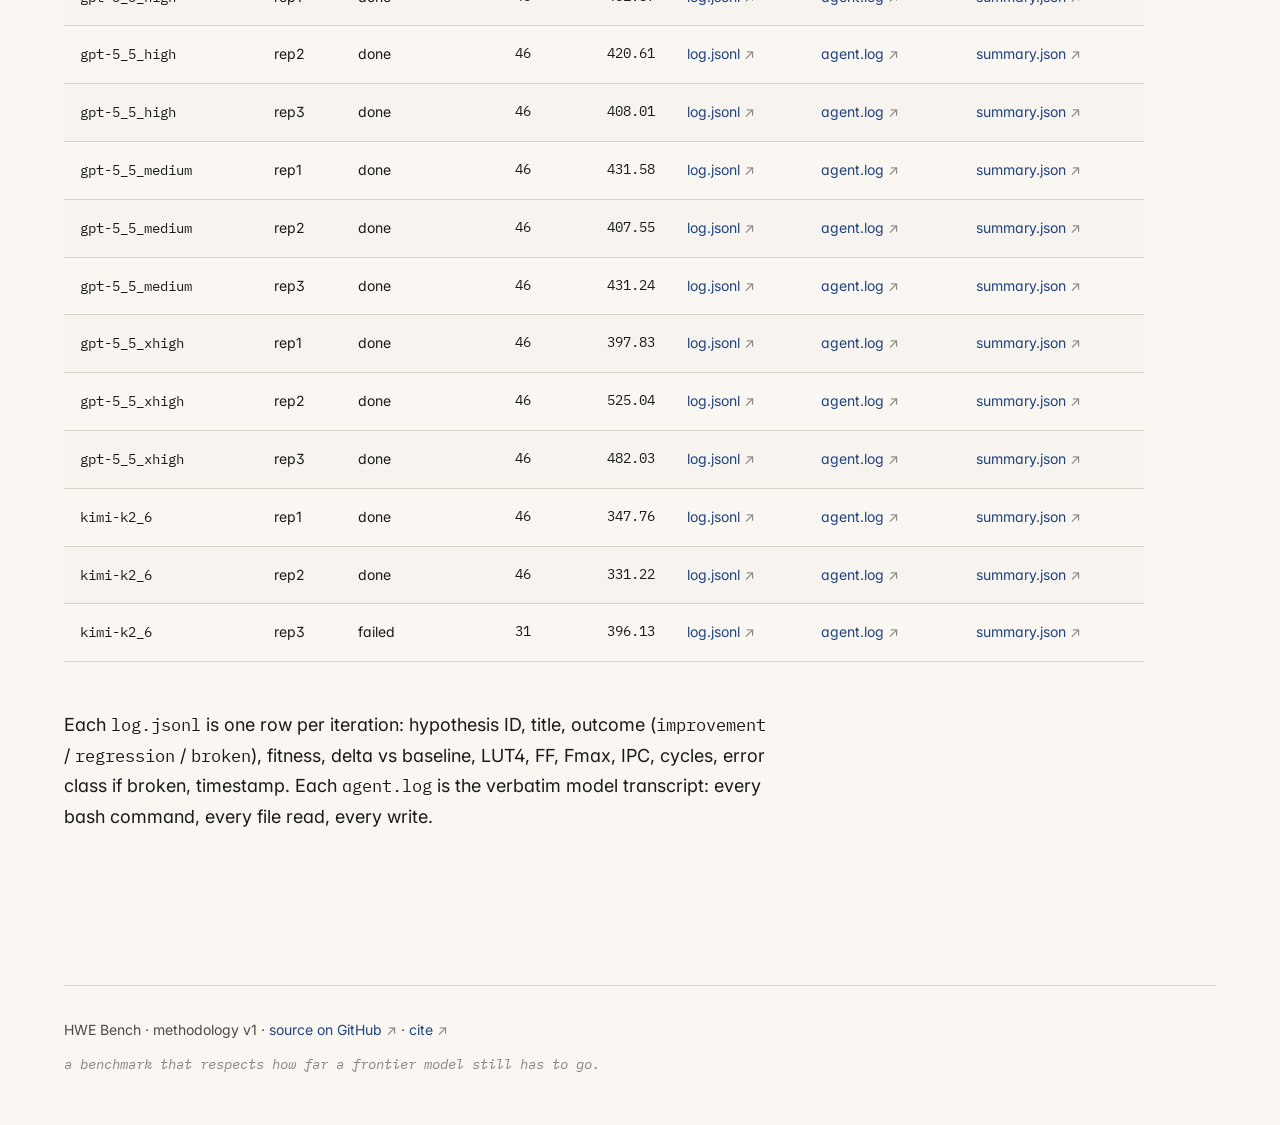
==== commit e75cc59a: "site: fetch + display GitHub star count in top nav Star count fetched at build time from the GitHub " ====
--- a/site/data.html
+++ b/site/data.html
@@ -21,7 +21,7 @@
     <li><a href="data.html" aria-current="page">Data</a></li>
   </ul>
   <div class="meta">
-    <a href="https://github.com/FeSens/auto-arch-tournament" class="repo" aria-label="HWE Bench source on GitHub">github</a>
+    <a href="https://github.com/FeSens/auto-arch-tournament" class="repo" aria-label="HWE Bench source on GitHub — click to view repo and star">github <span class="star">★</span> <span class="star-count">118</span></a>
     <span class="version">v1 · 2026-05</span>
   </div>
 </nav>
--- a/site/css/style.css
+++ b/site/css/style.css
@@ -145,6 +145,19 @@
   text-decoration: underline;
   text-underline-offset: 2px;
 }
+nav.top .repo .star {
+  color: var(--ink-muted);
+  margin: 0 0.15em 0 0.2em;
+  font-size: 0.95em;
+}
+nav.top .repo:hover .star,
+nav.top .repo:focus-visible .star { color: var(--accent); }
+nav.top .repo .star-count {
+  font-variant-numeric: tabular-nums;
+  color: var(--ink-muted);
+}
+nav.top .repo:hover .star-count,
+nav.top .repo:focus-visible .star-count { color: var(--ink); }
 
 footer.bot {
   margin-top: var(--s-24);
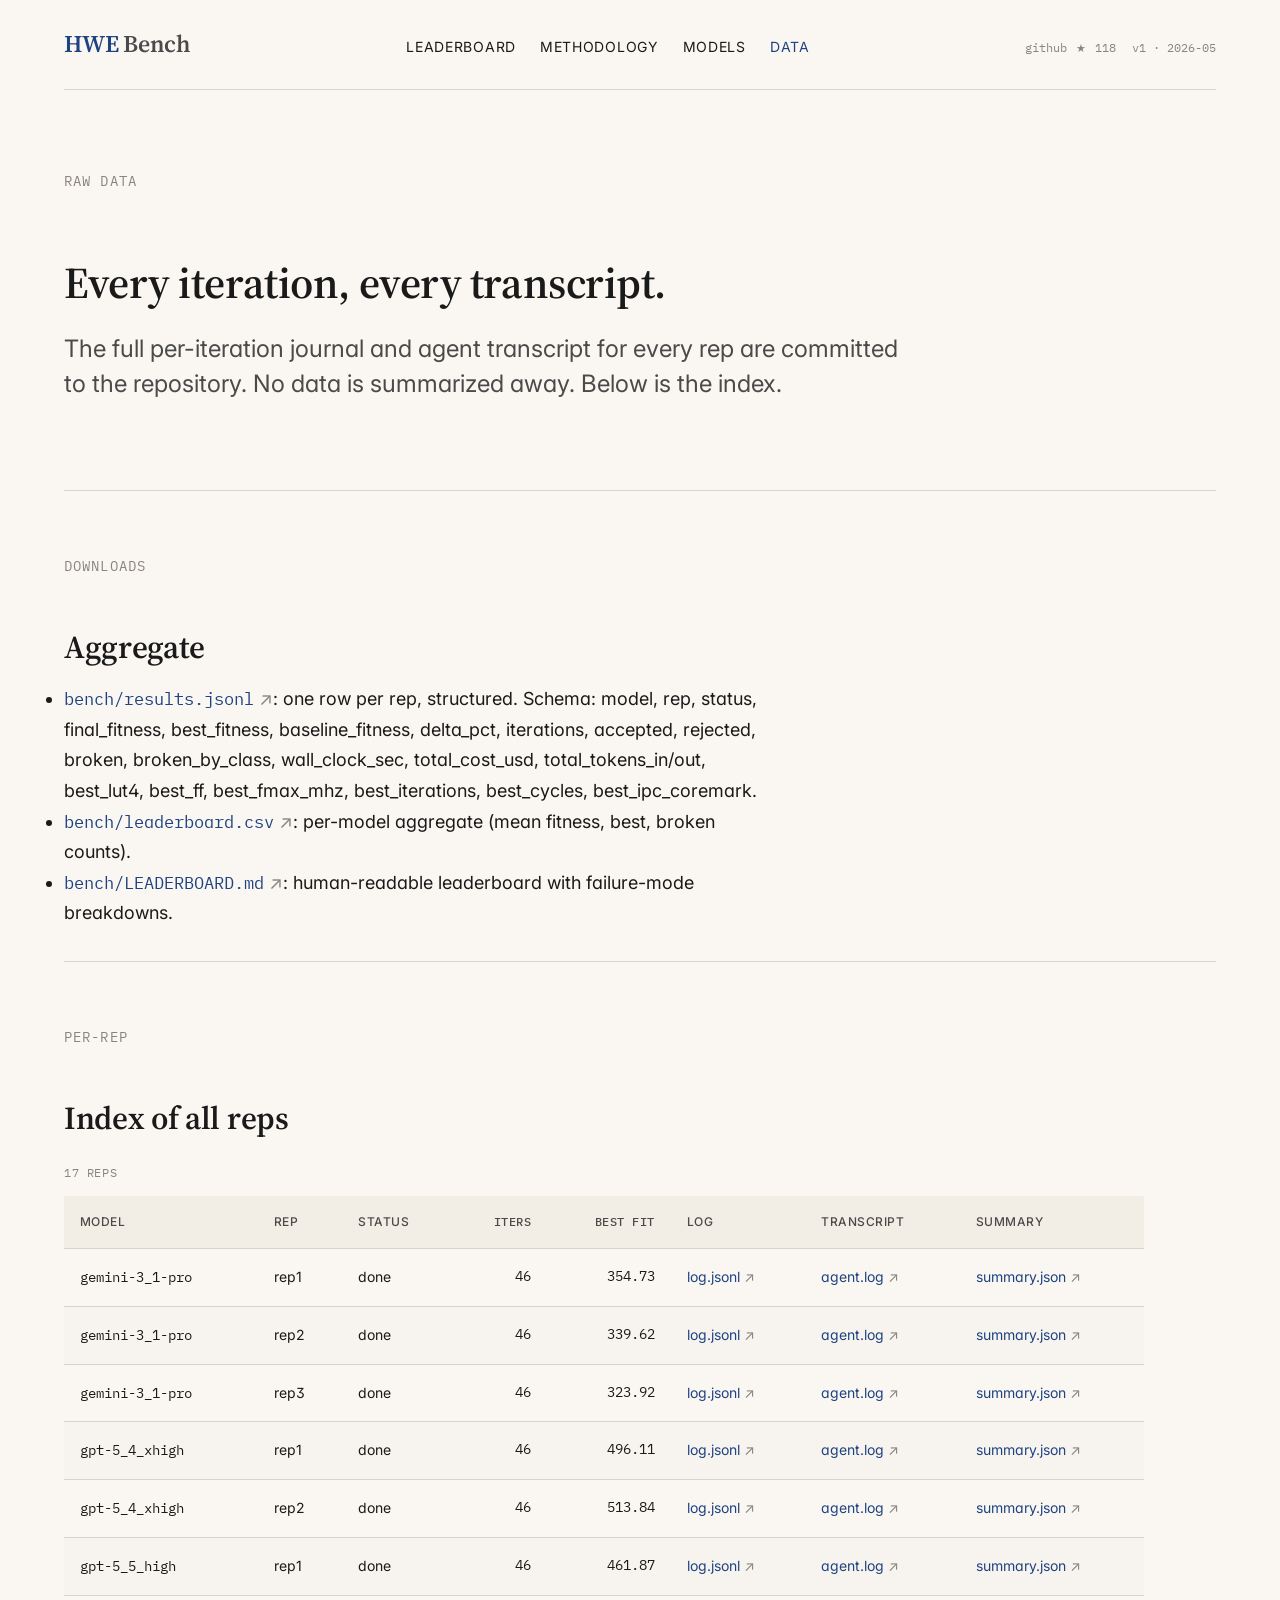
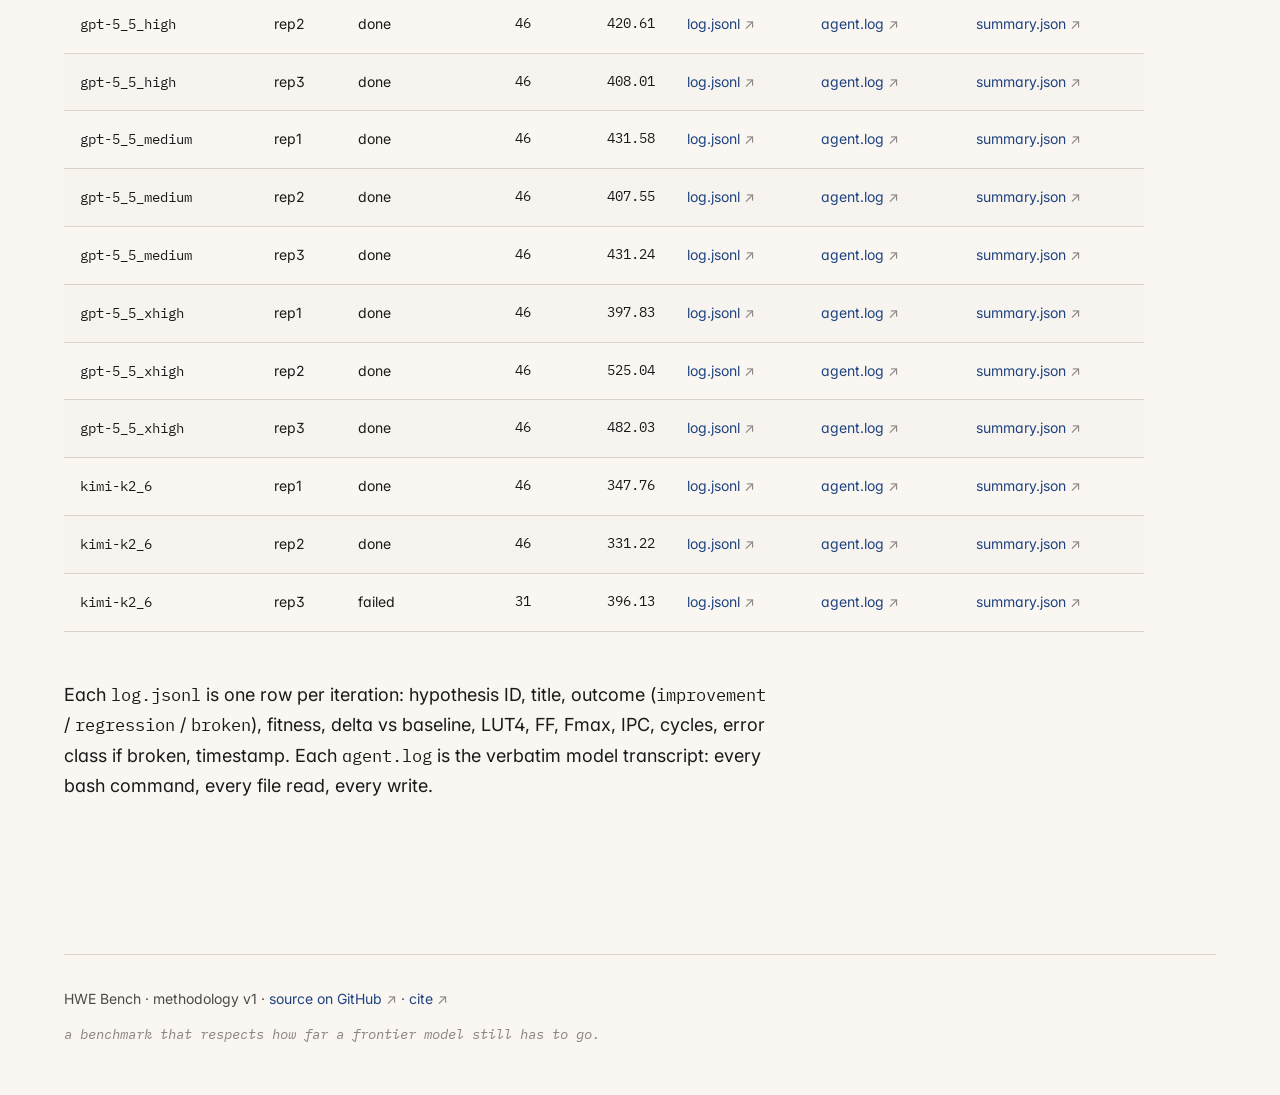
==== commit 0f786537: "site: no em-dashes anywhere user-facing, VexRiscv numbers updated Two corrections per user feedback:" ====
--- a/site/data.html
+++ b/site/data.html
@@ -3,8 +3,8 @@
 <head>
 <meta charset="utf-8">
 <meta name="viewport" content="width=device-width, initial-scale=1">
-<title>HWE Bench — Data</title>
-<meta name="description" content="HWE Bench is an unbounded benchmark for LLM-generated RISC-V CPU designs, measured by Fmax × IPC on a real FPGA under formal-verification correctness gates.">
+<title>HWE Bench · Data</title>
+<meta name="description" content="HWE Bench is an unbounded benchmark for LLM hardware engineering. Models design RISC-V CPUs that are scored by how fast they actually run on a real FPGA, only after passing formal correctness proofs.">
 <link rel="stylesheet" href="https://fonts.googleapis.com/css2?family=Source+Serif+4:opsz,wght@8..60,400;8..60,600&family=Inter:wght@400;500;600&family=IBM+Plex+Mono:ital,wght@0,400;0,500;1,400&display=swap">
 <link rel="stylesheet" href="css/style.css">
 <link rel="stylesheet" href="css/print.css">
@@ -21,7 +21,7 @@
     <li><a href="data.html" aria-current="page">Data</a></li>
   </ul>
   <div class="meta">
-    <a href="https://github.com/FeSens/auto-arch-tournament" class="repo" aria-label="HWE Bench source on GitHub — click to view repo and star">github <span class="star">★</span> <span class="star-count">118</span></a>
+    <a href="https://github.com/FeSens/auto-arch-tournament" class="repo" aria-label="HWE Bench source on GitHub, click to view repo and star">github <span class="star">★</span> <span class="star-count">118</span></a>
     <span class="version">v1 · 2026-05</span>
   </div>
 </nav>
@@ -39,9 +39,9 @@
   <div class="eyebrow">Downloads</div>
   <h2>Aggregate</h2>
   <ul class="prose">
-    <li><a href="https://github.com/FeSens/auto-arch-tournament/blob/main/bench/results.jsonl" class="ext"><code>bench/results.jsonl</code></a> — one row per rep, structured. Schema: model, rep, status, final_fitness, best_fitness, baseline_fitness, delta_pct, iterations, accepted, rejected, broken, broken_by_class, wall_clock_sec, total_cost_usd, total_tokens_in/out, best_lut4, best_ff, best_fmax_mhz, best_iterations, best_cycles, best_ipc_coremark.</li>
-    <li><a href="https://github.com/FeSens/auto-arch-tournament/blob/main/bench/leaderboard.csv" class="ext"><code>bench/leaderboard.csv</code></a> — per-model aggregate (mean fitness, best, broken counts).</li>
-    <li><a href="https://github.com/FeSens/auto-arch-tournament/blob/main/bench/LEADERBOARD.md" class="ext"><code>bench/LEADERBOARD.md</code></a> — human-readable leaderboard with failure-mode breakdowns.</li>
+    <li><a href="https://github.com/FeSens/auto-arch-tournament/blob/main/bench/results.jsonl" class="ext"><code>bench/results.jsonl</code></a>: one row per rep, structured. Schema: model, rep, status, final_fitness, best_fitness, baseline_fitness, delta_pct, iterations, accepted, rejected, broken, broken_by_class, wall_clock_sec, total_cost_usd, total_tokens_in/out, best_lut4, best_ff, best_fmax_mhz, best_iterations, best_cycles, best_ipc_coremark.</li>
+    <li><a href="https://github.com/FeSens/auto-arch-tournament/blob/main/bench/leaderboard.csv" class="ext"><code>bench/leaderboard.csv</code></a>: per-model aggregate (mean fitness, best, broken counts).</li>
+    <li><a href="https://github.com/FeSens/auto-arch-tournament/blob/main/bench/LEADERBOARD.md" class="ext"><code>bench/LEADERBOARD.md</code></a>: human-readable leaderboard with failure-mode breakdowns.</li>
   </ul>
 </section>
 
